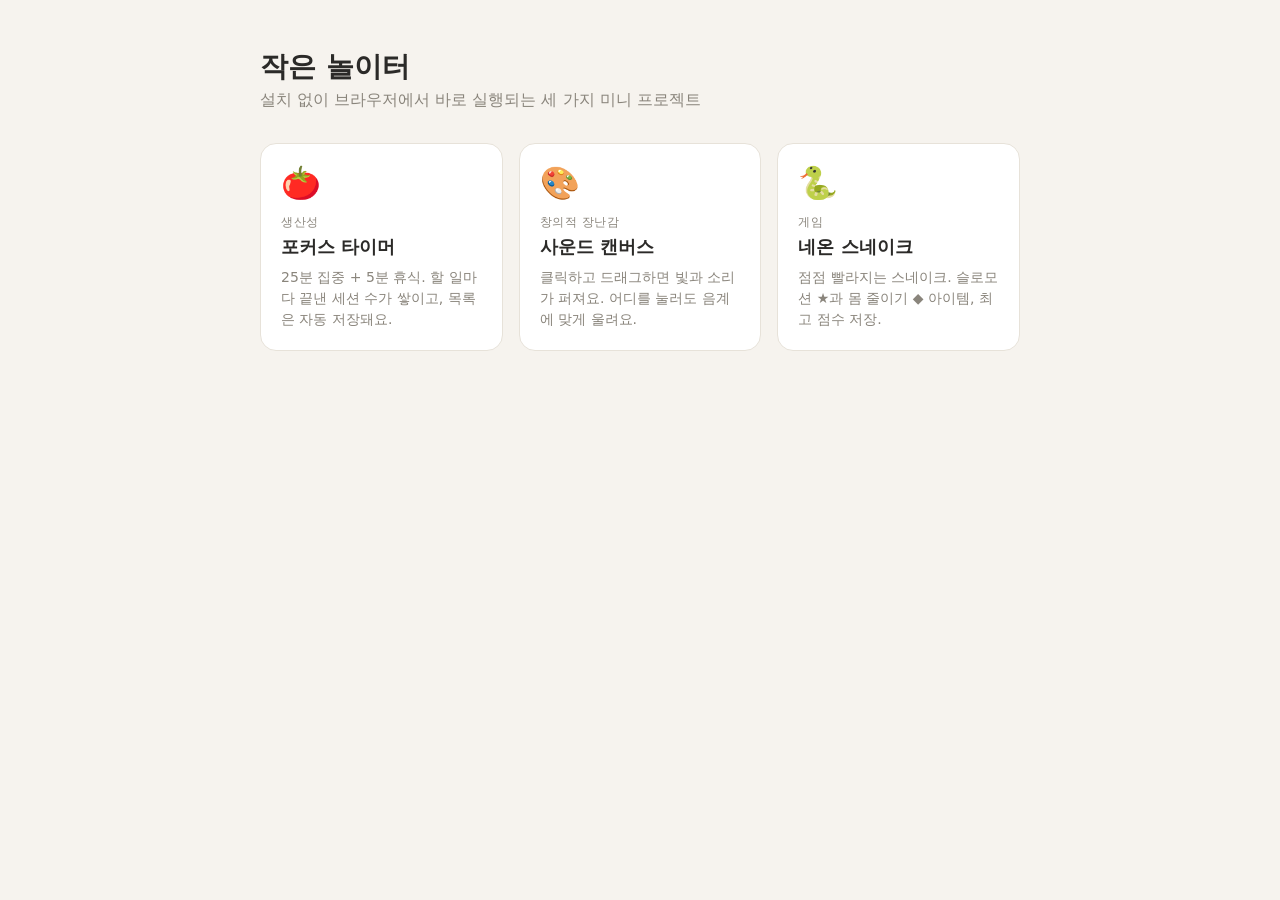
==== playground/index.html @ 4793a502 "첫 커밋: playground 프로젝트 추가 Co-Authored-By: Claude Opus 5.5 <noreply@anthropic.com>" ====
<!DOCTYPE html>
<html lang="ko">
<head>
<meta charset="UTF-8">
<meta name="viewport" content="width=device-width, initial-scale=1">
<title>작은 놀이터</title>
<style>
  :root { --bg: #f6f3ee; --card: #fff; --ink: #2b2a28; --muted: #8a857c; --line: #e7e2d9; }
  @media (prefers-color-scheme: dark) {
    :root { --bg: #1b1a18; --card: #262522; --ink: #eeeae3; --muted: #9b958a; --line: #37352f; }
  }
  body { margin: 0; min-height: 100vh; background: var(--bg); color: var(--ink); font-family: system-ui, "Malgun Gothic", sans-serif; padding: 48px 16px; box-sizing: border-box; }
  main { max-width: 760px; margin: 0 auto; }
  h1 { margin: 0 0 4px; font-size: 28px; }
  p.lead { margin: 0 0 32px; color: var(--muted); }
  .grid { display: grid; grid-template-columns: repeat(auto-fit, minmax(220px, 1fr)); gap: 16px; }
  a.card {
    display: block; text-decoration: none; color: inherit; background: var(--card);
    border: 1px solid var(--line); border-radius: 16px; padding: 20px; transition: transform .15s, box-shadow .15s;
  }
  a.card:hover { transform: translateY(-3px); box-shadow: 0 8px 24px #0000001a; }
  .emoji { font-size: 32px; }
  .tag { font-size: 12px; color: var(--muted); text-transform: uppercase; letter-spacing: .05em; margin-top: 12px; }
  h2 { margin: 4px 0 8px; font-size: 18px; }
  .card p { margin: 0; color: var(--muted); font-size: 14px; line-height: 1.5; }
</style>
</head>
<body>
<main>
  <h1>작은 놀이터</h1>
  <p class="lead">설치 없이 브라우저에서 바로 실행되는 세 가지 미니 프로젝트</p>
  <div class="grid">
    <a class="card" href="focus/index.html">
      <div class="emoji">🍅</div>
      <div class="tag">생산성</div>
      <h2>포커스 타이머</h2>
      <p>25분 집중 + 5분 휴식. 할 일마다 끝낸 세션 수가 쌓이고, 목록은 자동 저장돼요.</p>
    </a>
    <a class="card" href="sound/index.html">
      <div class="emoji">🎨</div>
      <div class="tag">창의적 장난감</div>
      <h2>사운드 캔버스</h2>
      <p>클릭하고 드래그하면 빛과 소리가 퍼져요. 어디를 눌러도 음계에 맞게 울려요.</p>
    </a>
    <a class="card" href="snake/index.html">
      <div class="emoji">🐍</div>
      <div class="tag">게임</div>
      <h2>네온 스네이크</h2>
      <p>점점 빨라지는 스네이크. 슬로모션 ★과 몸 줄이기 ◆ 아이템, 최고 점수 저장.</p>
    </a>
  </div>
</main>
</body>
</html>
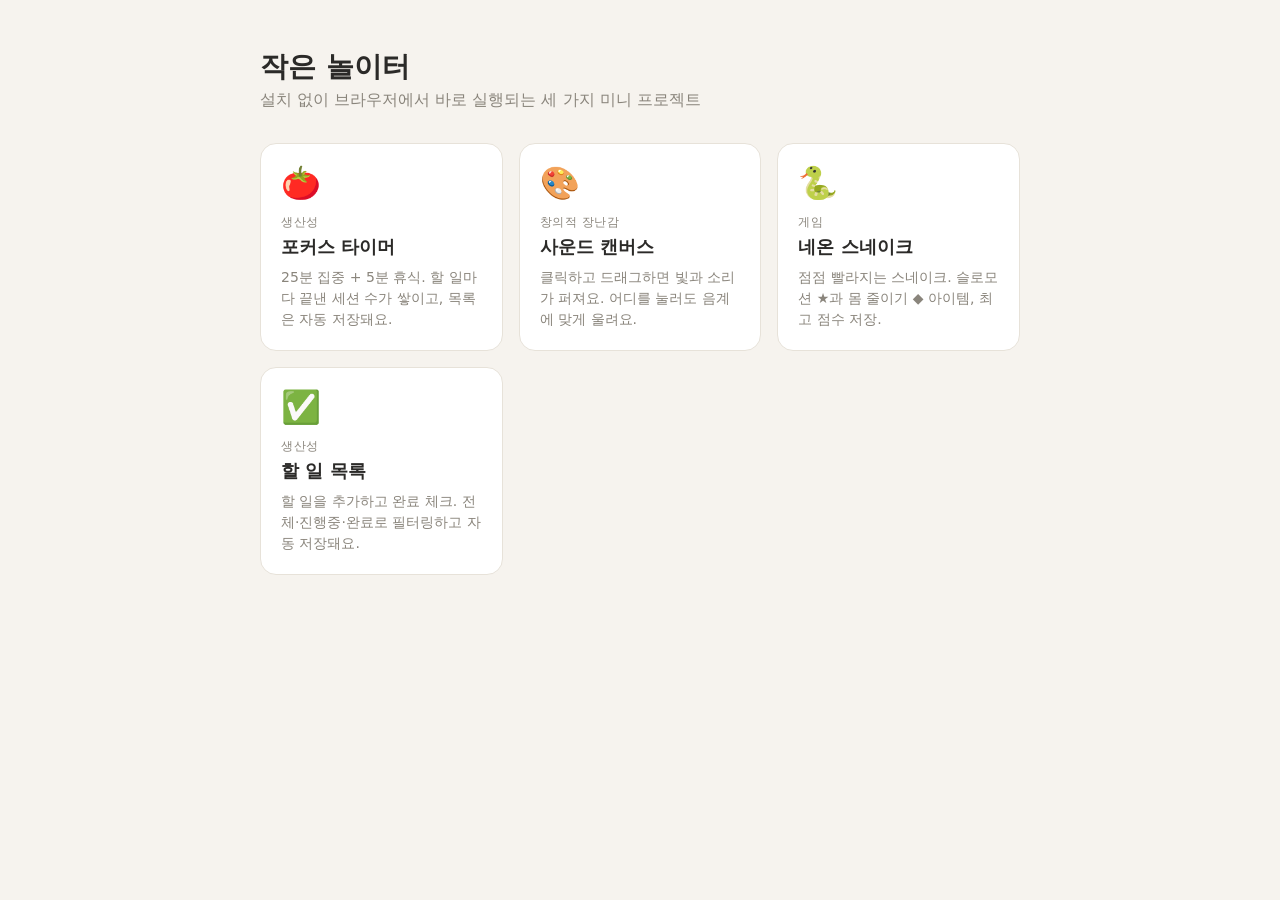
==== commit 447c2fa4: "Add basic todo list app Vanilla HTML/CSS/JS to-do app under playground/todo: add/complete/ delete ta" ====
--- a/playground/index.html
+++ b/playground/index.html
@@ -48,6 +48,12 @@
       <h2>네온 스네이크</h2>
       <p>점점 빨라지는 스네이크. 슬로모션 ★과 몸 줄이기 ◆ 아이템, 최고 점수 저장.</p>
     </a>
+    <a class="card" href="todo/index.html">
+      <div class="emoji">✅</div>
+      <div class="tag">생산성</div>
+      <h2>할 일 목록</h2>
+      <p>할 일을 추가하고 완료 체크. 전체·진행중·완료로 필터링하고 자동 저장돼요.</p>
+    </a>
   </div>
 </main>
 </body>
